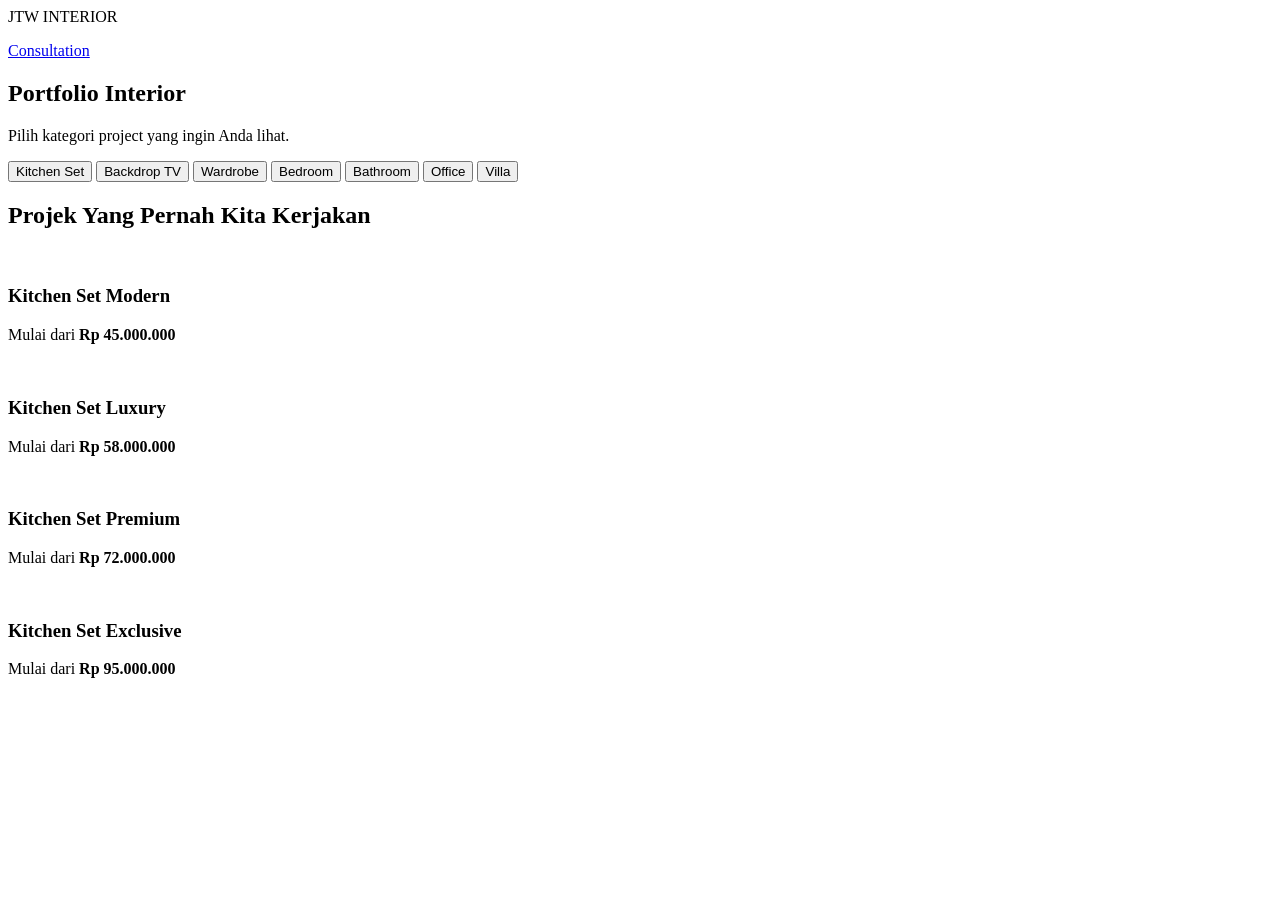
==== index.html @ c18b4873 "Add files via upload" ====
<!DOCTYPE html>
<html lang="id">

<head>

<meta charset="UTF-8">
<meta name="viewport" content="width=device-width, initial-scale=1.0">

<title>JTW Interior Bali</title>

<link rel="stylesheet" href="css/style.css">

<link href="https://fonts.googleapis.com/css2?family=Poppins:wght@300;400;500;600;700&display=swap" rel="stylesheet">

</head>

<body>

<header>

<div class="container">

<nav class="navbar">

<div class="logo">
JTW <span>INTERIOR</span>
</div>

<ul class="menu">


</ul>

<a href="#" class="btn">
Consultation
</a>

</nav>

</div>

</header>

<section class="portfolio-header">

<h1>Portfolio Interior</h1>

<p>
Pilih kategori project yang ingin Anda lihat.
</p>

</section>

<section class="category">

<button class="filter-btn active" data-filter="kitchen">Kitchen Set</button>

<button class="filter-btn" data-filter="tv">Backdrop TV</button>

<button class="filter-btn" data-filter="wardrobe">Wardrobe</button>

<button class="filter-btn" data-filter="bedroom">Bedroom</button>

<button class="filter-btn" data-filter="bathroom">Bathroom</button>

<button class="filter-btn" data-filter="office">Office</button>

<button class="filter-btn" data-filter="villa">Villa</button>

</section>

<section class="portfolio-header">

<h1>Projek Yang Pernah Kita Kerjakan</h1>

<section class="gallery">

    <!-- ================= KITCHEN ================= -->

    <div class="card" data-category="kitchen">
        <img src="images/kitchen/kitchen1.png" alt="">
        <div class="info">
            <h3>Kitchen Set Modern</h3>
            <p class="price">Mulai dari <strong>Rp 45.000.000</strong></p>
        </div>
    </div>

    <div class="card" data-category="kitchen">
        <img src="images/kitchen/kitchen2.png" alt="">
        <div class="info">
            <h3>Kitchen Set Luxury</h3>
            <p class="price">Mulai dari <strong>Rp 58.000.000</strong></p>
        </div>
    </div>

    <div class="card" data-category="kitchen">
        <img src="images/kitchen/kitchen3.png" alt="">
        <div class="info">
            <h3>Kitchen Set Premium</h3>
            <p class="price">Mulai dari <strong>Rp 72.000.000</strong></p>
        </div>
    </div>

    <div class="card" data-category="kitchen">
        <img src="images/kitchen/kitchen4.png" alt="">
        <div class="info">
            <h3>Kitchen Set Exclusive</h3>
            <p class="price">Mulai dari <strong>Rp 95.000.000</strong></p>
        </div>
    </div>
    

    <!-- ================= TV BACKDROP ================= -->

    <div class="card" data-category="tv">
    <img src="images/backdroptv/backdroptv3.png" alt="">
    <div class="info">
        <h3>TV Backdrop Premium</h3>
        <p class="price">Mulai dari <strong>Rp 30.000.000</strong></p>
    </div>
</div>

<div class="card" data-category="tv">
    <img src="images/backdroptv/backdroptv2.png" alt="">
    <div class="info">
        <h3>TV Backdrop Exclusive</h3>
        <p class="price">Mulai dari <strong>Rp 38.000.000</strong></p>
    </div>
</div>

<div class="card" data-category="tv">
    <img src="images/backdroptv/backdroptv3.png" alt="">
    <div class="info">
        <h3>TV Backdrop Exclusive</h3>
        <p class="price">Mulai dari <strong>Rp 38.000.000</strong></p>
    </div>
</div>

<div class="card" data-category="tv">
    <img src="images/backdroptv/backdroptv4.png" alt="">
    <div class="info">
        <h3>TV Backdrop Exclusive</h3>
        <p class="price">Mulai dari <strong>Rp 38.000.000</strong></p>
    </div>
</div>

<!-- ================= WARDROBE ================= -->

<div class="card" data-category="wardrobe">
    <img src="images/wardrobe/wardrobe1.png" alt="">
    <div class="info">
        <h3>Wardrobe Modern</h3>
        <p class="price">Mulai dari <strong>Rp 45.000.000</strong></p>
    </div>
</div>

<div class="card" data-category="wardrobe">
    <img src="images/wardrobe/wardrobe2.png" alt="">
    <div class="info">
        <h3>Wardrobe Modern</h3>
        <p class="price">Mulai dari <strong>Rp 45.000.000</strong></p>
    </div>
</div>

<div class="card" data-category="wardrobe">
    <img src="images/wardrobe/wardrobe3.png" alt="">
    <div class="info">
        <h3>Wardrobe Modern</h3>
        <p class="price">Mulai dari <strong>Rp 45.000.000</strong></p>
    </div>
</div>

<div class="card" data-category="wardrobe">
    <img src="images/wardrobe/wardrobe4.png" alt="">
    <div class="info">
        <h3>Wardrobe Modern</h3>
        <p class="price">Mulai dari <strong>Rp 45.000.000</strong></p>
    </div>
</div>

<!-- ================= BEDROOM ================= -->

<div class="card" data-category="bedroom">
    <img src="images/bedroom/bedroom1.png" alt="">
    <div class="info">
        <h3>Bedroom Set</h3>
        <p class="price">Mulai dari <strong>Rp 45.000.000</strong></p>
    </div>
</div>

<div class="card" data-category="bedroom">
    <img src="images/bedroom/bedroom2.png" alt="">
    <div class="info">
        <h3>Bedroom Set</h3>
        <p class="price">Mulai dari <strong>Rp 45.000.000</strong></p>
    </div>
</div>

<div class="card" data-category="bedroom">
    <img src="images/bedroom/bedroom3.png" alt="">
    <div class="info">
        <h3>Bedroom Set</h3>
        <p class="price">Mulai dari <strong>Rp 45.000.000</strong></p>
    </div>
</div>

<div class="card" data-category="bedroom">
    <img src="images/bedroom/bedroom4.png" alt="">
    <div class="info">
        <h3>Bedroom Set</h3>
        <p class="price">Mulai dari <strong>Rp 45.000.000</strong></p>
    </div>
</div>

<!-- ================= OFFICE ================= -->

<div class="card" data-category="office">
    <img src="images/office/office1.png" alt="">
    <div class="info">
        <h3>Office Set</h3>
        <p class="price">Mulai dari <strong>Rp 45.000.000</strong></p>
    </div>
</div>

<div class="card" data-category="office">
    <img src="images/office/office2.png" alt="">
    <div class="info">
        <h3>Office Set</h3>
        <p class="price">Mulai dari <strong>Rp 45.000.000</strong></p>
    </div>
</div>

<div class="card" data-category="office">
    <img src="images/office/office3.png" alt="">
    <div class="info">
        <h3>Office Set</h3>
        <p class="price">Mulai dari <strong>Rp 45.000.000</strong></p>
    </div>
</div>

<div class="card" data-category="office">
    <img src="images/office/office4.png" alt="">
    <div class="info">
        <h3>Office Set</h3>
        <p class="price">Mulai dari <strong>Rp 45.000.000</strong></p>
    </div>
</div>



<!-- ================= VILLA ================= -->

<div class="card" data-category="villa">
    <img src="images/villa/villa1.png" alt="">
    <div class="info">
        <h3>Villa Set</h3>
        <p class="price">Mulai dari <strong>Rp 45.000.000</strong></p>
    </div>
</div>

<div class="card" data-category="villa">
    <img src="images/villa/villa2.png" alt="">
    <div class="info">
        <h3>Villa Set</h3>
        <p class="price">Mulai dari <strong>Rp 45.000.000</strong></p>
    </div>
</div>

<div class="card" data-category="villa">
    <img src="images/villa/villa3.png" alt="">
    <div class="info">
        <h3>Villa Set</h3>
        <p class="price">Mulai dari <strong>Rp 45.000.000</strong></p>
    </div>
</div>

<div class="card" data-category="villa">
    <img src="images/villa/villa4.png" alt="">
    <div class="info">
        <h3>Villa Set</h3>
        <p class="price">Mulai dari <strong>Rp 45.000.000</strong></p>
    </div>
</div>





</section>

<script>

const buttons = document.querySelectorAll(".filter-btn");
const cards = document.querySelectorAll(".card");

function filterCards(category){

    cards.forEach(card=>{

        if(card.dataset.category===category){

            card.style.display="block";

        }else{

            card.style.display="none";

        }

    });

}

// Tampilkan Kitchen saat pertama dibuka
filterCards("kitchen");

// Event klik tombol
buttons.forEach(button=>{

    button.addEventListener("click",function(){

        buttons.forEach(btn=>btn.classList.remove("active"));

        this.classList.add("active");

        filterCards(this.dataset.filter);

    });

});

</script>

</body>

</html>
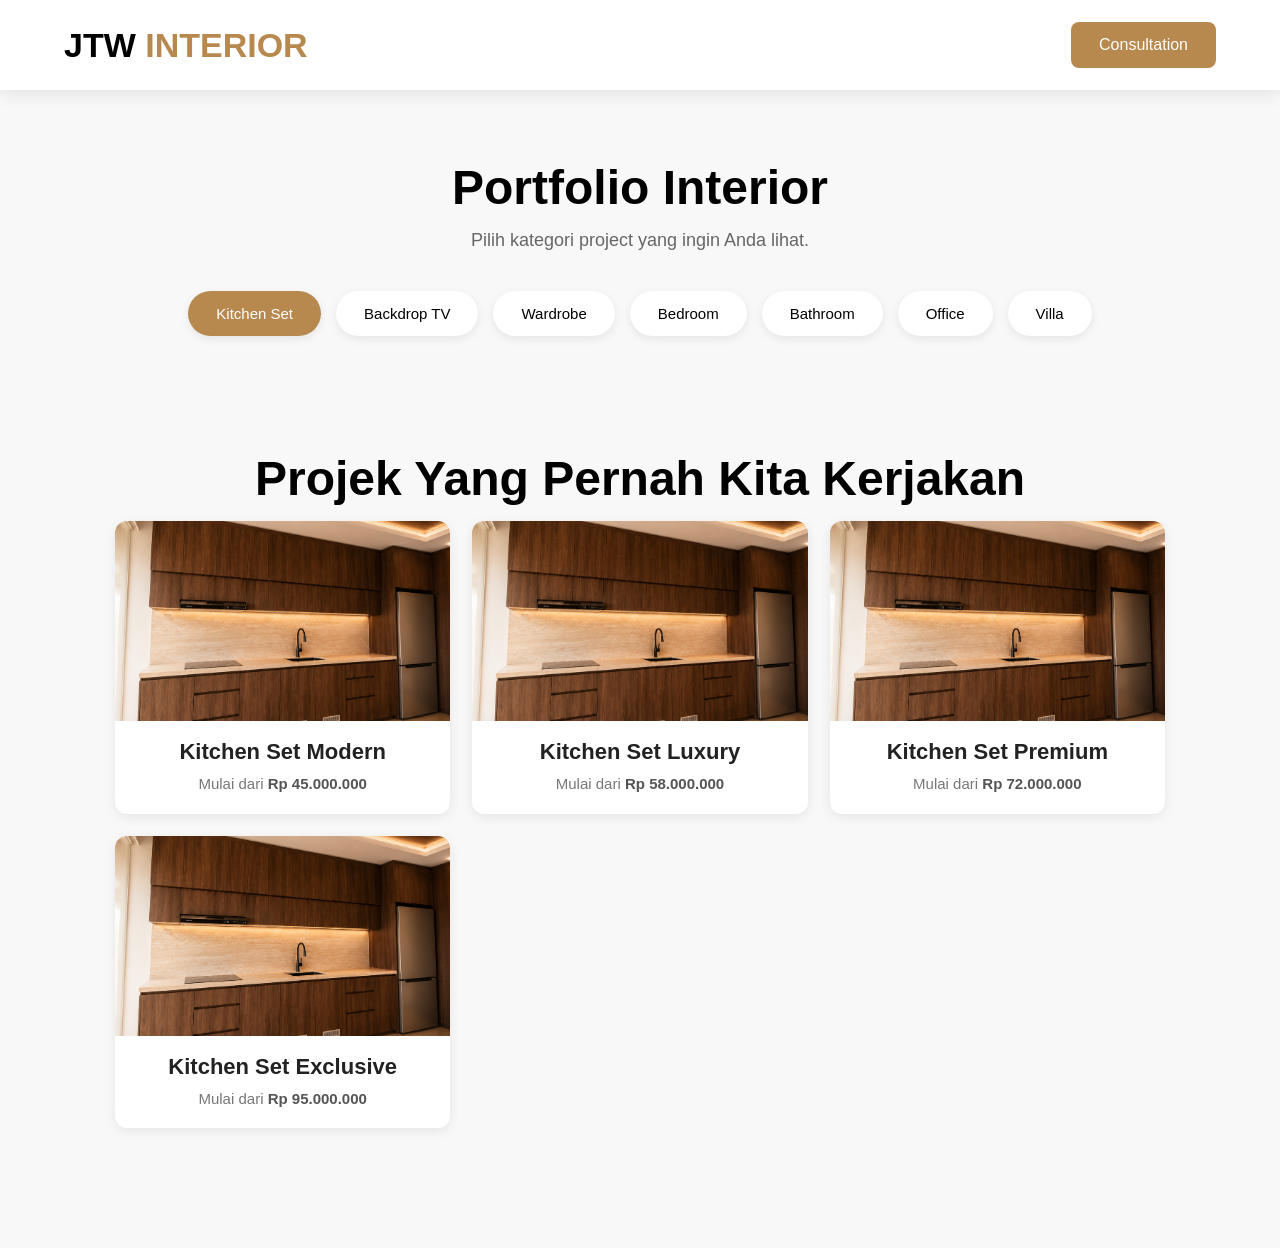
==== commit 2096800b: "Update index.html" ====
--- a/index.html
+++ b/index.html
@@ -78,7 +78,7 @@
     <!-- ================= KITCHEN ================= -->
 
     <div class="card" data-category="kitchen">
-        <img src="images/kitchen/kitchen1.png" alt="">
+        <img src="kitchen/kitchen1.png" alt="">
         <div class="info">
             <h3>Kitchen Set Modern</h3>
             <p class="price">Mulai dari <strong>Rp 45.000.000</strong></p>
@@ -86,7 +86,7 @@
     </div>
 
     <div class="card" data-category="kitchen">
-        <img src="images/kitchen/kitchen2.png" alt="">
+        <img src="kitchen/kitchen2.png" alt="">
         <div class="info">
             <h3>Kitchen Set Luxury</h3>
             <p class="price">Mulai dari <strong>Rp 58.000.000</strong></p>
@@ -94,7 +94,7 @@
     </div>
 
     <div class="card" data-category="kitchen">
-        <img src="images/kitchen/kitchen3.png" alt="">
+        <img src="kitchen/kitchen3.png" alt="">
         <div class="info">
             <h3>Kitchen Set Premium</h3>
             <p class="price">Mulai dari <strong>Rp 72.000.000</strong></p>
@@ -102,7 +102,7 @@
     </div>
 
     <div class="card" data-category="kitchen">
-        <img src="images/kitchen/kitchen4.png" alt="">
+        <img src="kitchen/kitchen4.png" alt="">
         <div class="info">
             <h3>Kitchen Set Exclusive</h3>
             <p class="price">Mulai dari <strong>Rp 95.000.000</strong></p>
@@ -113,7 +113,7 @@
     <!-- ================= TV BACKDROP ================= -->
 
     <div class="card" data-category="tv">
-    <img src="images/backdroptv/backdroptv3.png" alt="">
+    <img src="backdroptv/backdroptv3.png" alt="">
     <div class="info">
         <h3>TV Backdrop Premium</h3>
         <p class="price">Mulai dari <strong>Rp 30.000.000</strong></p>
@@ -121,7 +121,7 @@
 </div>
 
 <div class="card" data-category="tv">
-    <img src="images/backdroptv/backdroptv2.png" alt="">
+    <img src="backdroptv/backdroptv2.png" alt="">
     <div class="info">
         <h3>TV Backdrop Exclusive</h3>
         <p class="price">Mulai dari <strong>Rp 38.000.000</strong></p>
@@ -129,7 +129,7 @@
 </div>
 
 <div class="card" data-category="tv">
-    <img src="images/backdroptv/backdroptv3.png" alt="">
+    <img src="backdroptv/backdroptv3.png" alt="">
     <div class="info">
         <h3>TV Backdrop Exclusive</h3>
         <p class="price">Mulai dari <strong>Rp 38.000.000</strong></p>
@@ -137,7 +137,7 @@
 </div>
 
 <div class="card" data-category="tv">
-    <img src="images/backdroptv/backdroptv4.png" alt="">
+    <img src="backdroptv/backdroptv4.png" alt="">
     <div class="info">
         <h3>TV Backdrop Exclusive</h3>
         <p class="price">Mulai dari <strong>Rp 38.000.000</strong></p>
@@ -147,7 +147,7 @@
 <!-- ================= WARDROBE ================= -->
 
 <div class="card" data-category="wardrobe">
-    <img src="images/wardrobe/wardrobe1.png" alt="">
+    <img src="wardrobe/wardrobe1.png" alt="">
     <div class="info">
         <h3>Wardrobe Modern</h3>
         <p class="price">Mulai dari <strong>Rp 45.000.000</strong></p>
@@ -155,7 +155,7 @@
 </div>
 
 <div class="card" data-category="wardrobe">
-    <img src="images/wardrobe/wardrobe2.png" alt="">
+    <img src="wardrobe/wardrobe2.png" alt="">
     <div class="info">
         <h3>Wardrobe Modern</h3>
         <p class="price">Mulai dari <strong>Rp 45.000.000</strong></p>
@@ -163,7 +163,7 @@
 </div>
 
 <div class="card" data-category="wardrobe">
-    <img src="images/wardrobe/wardrobe3.png" alt="">
+    <img src="wardrobe/wardrobe3.png" alt="">
     <div class="info">
         <h3>Wardrobe Modern</h3>
         <p class="price">Mulai dari <strong>Rp 45.000.000</strong></p>
@@ -171,7 +171,7 @@
 </div>
 
 <div class="card" data-category="wardrobe">
-    <img src="images/wardrobe/wardrobe4.png" alt="">
+    <img src="wardrobe/wardrobe4.png" alt="">
     <div class="info">
         <h3>Wardrobe Modern</h3>
         <p class="price">Mulai dari <strong>Rp 45.000.000</strong></p>
@@ -181,7 +181,7 @@
 <!-- ================= BEDROOM ================= -->
 
 <div class="card" data-category="bedroom">
-    <img src="images/bedroom/bedroom1.png" alt="">
+    <img src="bedroom/bedroom1.png" alt="">
     <div class="info">
         <h3>Bedroom Set</h3>
         <p class="price">Mulai dari <strong>Rp 45.000.000</strong></p>
@@ -189,7 +189,7 @@
 </div>
 
 <div class="card" data-category="bedroom">
-    <img src="images/bedroom/bedroom2.png" alt="">
+    <img src="bedroom/bedroom2.png" alt="">
     <div class="info">
         <h3>Bedroom Set</h3>
         <p class="price">Mulai dari <strong>Rp 45.000.000</strong></p>
@@ -197,7 +197,7 @@
 </div>
 
 <div class="card" data-category="bedroom">
-    <img src="images/bedroom/bedroom3.png" alt="">
+    <img src="bedroom/bedroom3.png" alt="">
     <div class="info">
         <h3>Bedroom Set</h3>
         <p class="price">Mulai dari <strong>Rp 45.000.000</strong></p>
@@ -205,7 +205,7 @@
 </div>
 
 <div class="card" data-category="bedroom">
-    <img src="images/bedroom/bedroom4.png" alt="">
+    <img src="bedroom/bedroom4.png" alt="">
     <div class="info">
         <h3>Bedroom Set</h3>
         <p class="price">Mulai dari <strong>Rp 45.000.000</strong></p>
@@ -215,7 +215,7 @@
 <!-- ================= OFFICE ================= -->
 
 <div class="card" data-category="office">
-    <img src="images/office/office1.png" alt="">
+    <img src="office/office1.png" alt="">
     <div class="info">
         <h3>Office Set</h3>
         <p class="price">Mulai dari <strong>Rp 45.000.000</strong></p>
@@ -223,7 +223,7 @@
 </div>
 
 <div class="card" data-category="office">
-    <img src="images/office/office2.png" alt="">
+    <img src="office/office2.png" alt="">
     <div class="info">
         <h3>Office Set</h3>
         <p class="price">Mulai dari <strong>Rp 45.000.000</strong></p>
@@ -231,7 +231,7 @@
 </div>
 
 <div class="card" data-category="office">
-    <img src="images/office/office3.png" alt="">
+    <img src="office/office3.png" alt="">
     <div class="info">
         <h3>Office Set</h3>
         <p class="price">Mulai dari <strong>Rp 45.000.000</strong></p>
@@ -239,7 +239,7 @@
 </div>
 
 <div class="card" data-category="office">
-    <img src="images/office/office4.png" alt="">
+    <img src="office/office4.png" alt="">
     <div class="info">
         <h3>Office Set</h3>
         <p class="price">Mulai dari <strong>Rp 45.000.000</strong></p>
@@ -251,7 +251,7 @@
 <!-- ================= VILLA ================= -->
 
 <div class="card" data-category="villa">
-    <img src="images/villa/villa1.png" alt="">
+    <img src="villa/villa1.png" alt="">
     <div class="info">
         <h3>Villa Set</h3>
         <p class="price">Mulai dari <strong>Rp 45.000.000</strong></p>
@@ -259,7 +259,7 @@
 </div>
 
 <div class="card" data-category="villa">
-    <img src="images/villa/villa2.png" alt="">
+    <img src="villa/villa2.png" alt="">
     <div class="info">
         <h3>Villa Set</h3>
         <p class="price">Mulai dari <strong>Rp 45.000.000</strong></p>
@@ -267,7 +267,7 @@
 </div>
 
 <div class="card" data-category="villa">
-    <img src="images/villa/villa3.png" alt="">
+    <img src="villa/villa3.png" alt="">
     <div class="info">
         <h3>Villa Set</h3>
         <p class="price">Mulai dari <strong>Rp 45.000.000</strong></p>
@@ -275,7 +275,7 @@
 </div>
 
 <div class="card" data-category="villa">
-    <img src="images/villa/villa4.png" alt="">
+    <img src="villa/villa4.png" alt="">
     <div class="info">
         <h3>Villa Set</h3>
         <p class="price">Mulai dari <strong>Rp 45.000.000</strong></p>
@@ -333,4 +333,4 @@
 
 </body>
 
-</html>+</html>
--- a/css/style.css
+++ b/css/style.css
@@ -0,0 +1,300 @@
+*{
+    margin:0;
+    padding:0;
+    box-sizing:border-box;
+    font-family:Poppins,sans-serif;
+}
+
+body{
+    background:#f8f8f8;
+}
+
+/* ================= HEADER ================= */
+
+.container{
+    width:90%;
+    max-width:1300px;
+    margin:auto;
+}
+
+header{
+    background:#fff;
+    box-shadow:0 5px 15px rgba(0,0,0,.08);
+}
+
+.navbar{
+    height:90px;
+    display:flex;
+    justify-content:space-between;
+    align-items:center;
+}
+
+.logo{
+    font-size:34px;
+    font-weight:700;
+}
+
+.logo span{
+    color:#b8894f;
+}
+
+.menu{
+    display:flex;
+    gap:40px;
+    list-style:none;
+}
+
+.menu a{
+    text-decoration:none;
+    color:#222;
+    font-weight:500;
+    transition:.3s;
+}
+
+.menu a:hover{
+    color:#b8894f;
+}
+
+.btn{
+    background:#b8894f;
+    color:#fff;
+    padding:14px 28px;
+    border-radius:8px;
+    text-decoration:none;
+    transition:.3s;
+}
+
+.btn:hover{
+    background:#a8773d;
+}
+
+/* ================= JUDUL ================= */
+
+.portfolio-header{
+    text-align:center;
+    padding:70px 20px 40px;
+}
+
+.portfolio-header h1{
+    font-size:48px;
+    margin-bottom:15px;
+}
+
+.portfolio-header p{
+    font-size:18px;
+    color:#666;
+}
+
+/* ================= KATEGORI ================= */
+
+.category{
+    display:flex;
+    justify-content:center;
+    gap:15px;
+    flex-wrap:wrap;
+    margin-bottom:45px;
+}
+
+.category button{
+    padding:14px 28px;
+    border:none;
+    border-radius:40px;
+    background:#fff;
+    cursor:pointer;
+    font-size:15px;
+    box-shadow:0 3px 10px rgba(0,0,0,.08);
+    transition:.3s;
+}
+
+.category button:hover{
+    background:#b8894f;
+    color:#fff;
+}
+
+.active{
+    background:#b8894f !important;
+    color:#fff;
+}
+
+/* ================= GALLERY ================= */
+
+.gallery{
+
+    width:90%;
+    max-width:1050px;
+    margin:0 auto;
+
+    display:grid;
+    grid-template-columns:repeat(3,1fr);
+
+    gap:22px;
+
+    padding-bottom:80px;
+
+}
+
+/* ================= CARD ================= */
+
+.card{
+
+    background:#fff;
+
+    border-radius:12px;
+
+    overflow:hidden;
+
+    box-shadow:0 3px 12px rgba(0,0,0,.08);
+
+    transition:.35s;
+
+    cursor:pointer;
+
+}
+
+.card:hover{
+
+    transform:translateY(-6px);
+
+    box-shadow:0 10px 22px rgba(0,0,0,.12);
+
+}
+
+.card img{
+
+    width:100%;
+
+    height:200px;
+
+    object-fit:cover;
+
+    display:block;
+
+    transition:.35s;
+
+}
+
+.card:hover img{
+
+    transform:scale(1.04);
+
+}
+
+/* ================= INFO ================= */
+
+.info{
+
+    padding:18px;
+
+}
+
+.info h3{
+
+    font-size:22px;
+
+    font-weight:600;
+
+    margin-bottom:8px;
+
+    color:#222;
+
+}
+
+.info p{
+
+    font-size:15px;
+
+    color:#777;
+
+    line-height:1.5;
+
+}
+
+.price strong{
+
+    color:#555;
+
+}
+
+/* ================= TABLET ================= */
+
+@media (max-width:992px){
+
+.gallery{
+
+grid-template-columns:repeat(2,1fr);
+
+max-width:90%;
+
+}
+
+}
+
+/* ================= HP ================= */
+
+@media (max-width:768px){
+
+.navbar{
+
+flex-direction:column;
+
+height:auto;
+
+padding:20px 0;
+
+gap:15px;
+
+}
+
+.menu{
+
+gap:20px;
+
+flex-wrap:wrap;
+
+justify-content:center;
+
+}
+
+.portfolio-header h1{
+
+font-size:36px;
+
+}
+
+.portfolio-header p{
+
+font-size:16px;
+
+}
+
+.gallery{
+
+grid-template-columns:1fr;
+
+gap:20px;
+
+width:92%;
+
+}
+
+.card img{
+
+height:220px;
+
+}
+
+.category{
+
+gap:10px;
+
+}
+
+.category button{
+
+padding:12px 20px;
+
+font-size:14px;
+
+}
+
+}
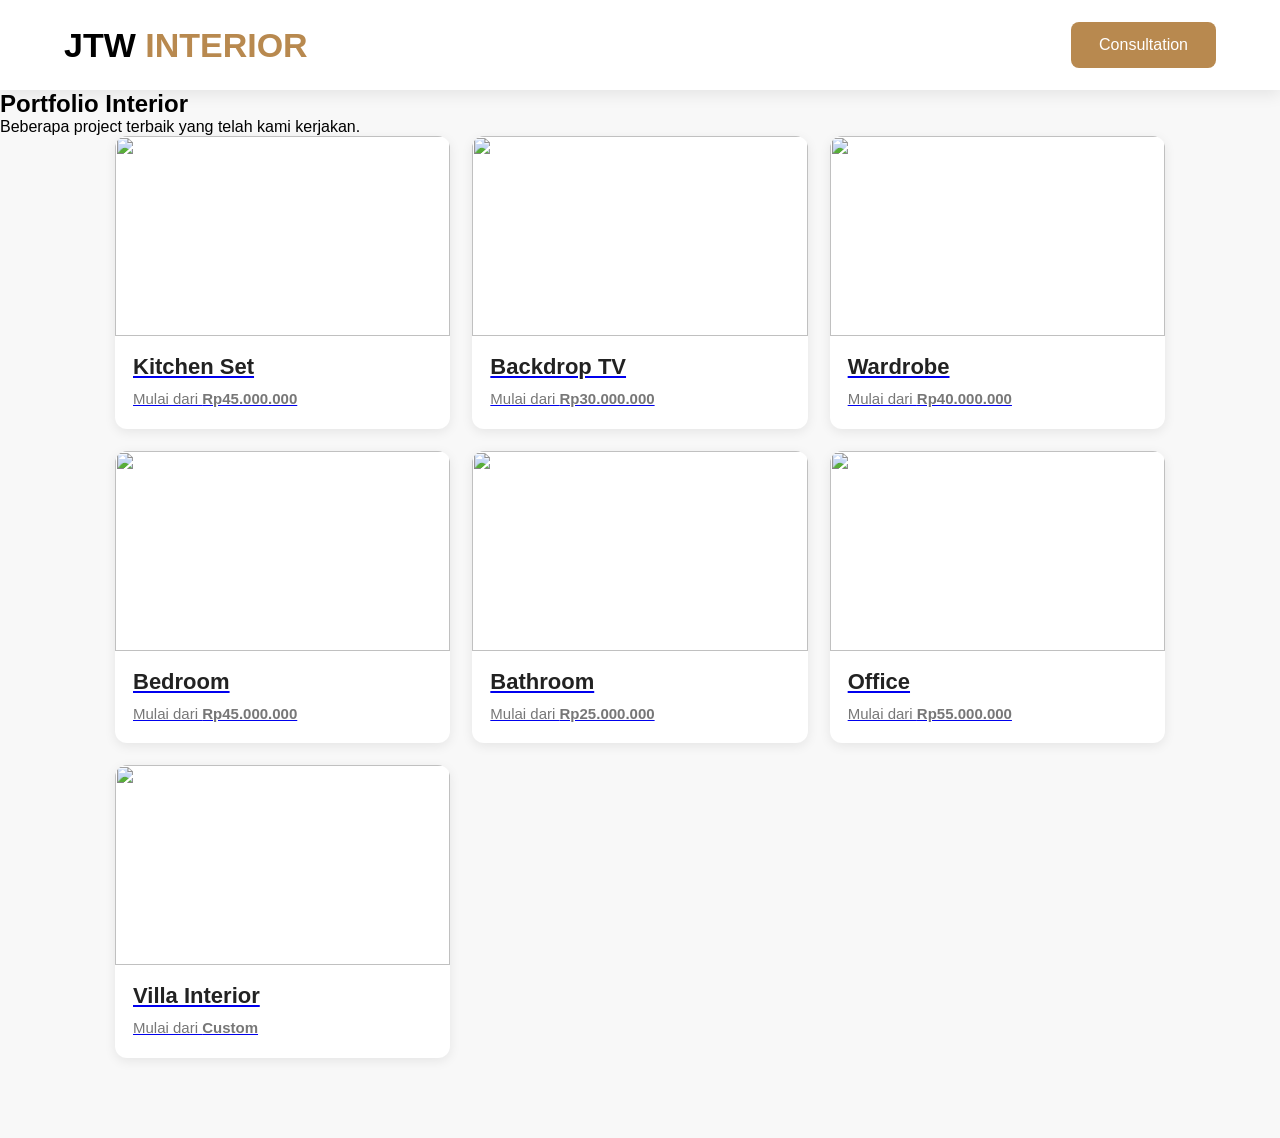
==== commit eebdb6a9: "Update index.html" ====
--- a/index.html
+++ b/index.html
@@ -6,7 +6,7 @@
 <meta charset="UTF-8">
 <meta name="viewport" content="width=device-width, initial-scale=1.0">
 
-<title>JTW Interior Bali</title>
+<title>Portfolio JTW Interior</title>
 
 <link rel="stylesheet" href="css/style.css">
 
@@ -26,11 +26,6 @@
 JTW <span>INTERIOR</span>
 </div>
 
-<ul class="menu">
-
-
-</ul>
-
 <a href="#" class="btn">
 Consultation
 </a>
@@ -41,295 +36,129 @@
 
 </header>
 
-<section class="portfolio-header">
+<section class="hero">
 
 <h1>Portfolio Interior</h1>
 
 <p>
-Pilih kategori project yang ingin Anda lihat.
+Beberapa project terbaik yang telah kami kerjakan.
 </p>
 
 </section>
 
-<section class="category">
-
-<button class="filter-btn active" data-filter="kitchen">Kitchen Set</button>
-
-<button class="filter-btn" data-filter="tv">Backdrop TV</button>
-
-<button class="filter-btn" data-filter="wardrobe">Wardrobe</button>
-
-<button class="filter-btn" data-filter="bedroom">Bedroom</button>
-
-<button class="filter-btn" data-filter="bathroom">Bathroom</button>
-
-<button class="filter-btn" data-filter="office">Office</button>
-
-<button class="filter-btn" data-filter="villa">Villa</button>
-
-</section>
-
-<section class="portfolio-header">
-
-<h1>Projek Yang Pernah Kita Kerjakan</h1>
-
 <section class="gallery">
 
-    <!-- ================= KITCHEN ================= -->
+<a href="detail/detail.html?project=kitchen1" class="card">
 
-    <div class="card" data-category="kitchen">
-        <img src="kitchen/kitchen1.png" alt="">
-        <div class="info">
-            <h3>Kitchen Set Modern</h3>
-            <p class="price">Mulai dari <strong>Rp 45.000.000</strong></p>
-        </div>
-    </div>
+<img src="images/kitchen/kitchen1.png">
 
-    <div class="card" data-category="kitchen">
-        <img src="kitchen/kitchen2.png" alt="">
-        <div class="info">
-            <h3>Kitchen Set Luxury</h3>
-            <p class="price">Mulai dari <strong>Rp 58.000.000</strong></p>
-        </div>
-    </div>
+<div class="info">
 
-    <div class="card" data-category="kitchen">
-        <img src="kitchen/kitchen3.png" alt="">
-        <div class="info">
-            <h3>Kitchen Set Premium</h3>
-            <p class="price">Mulai dari <strong>Rp 72.000.000</strong></p>
-        </div>
-    </div>
+<h3>Kitchen Set</h3>
 
-    <div class="card" data-category="kitchen">
-        <img src="kitchen/kitchen4.png" alt="">
-        <div class="info">
-            <h3>Kitchen Set Exclusive</h3>
-            <p class="price">Mulai dari <strong>Rp 95.000.000</strong></p>
-        </div>
-    </div>
-    
+<p>Mulai dari <strong>Rp45.000.000</strong></p>
 
-    <!-- ================= TV BACKDROP ================= -->
-
-    <div class="card" data-category="tv">
-    <img src="backdroptv/backdroptv3.png" alt="">
-    <div class="info">
-        <h3>TV Backdrop Premium</h3>
-        <p class="price">Mulai dari <strong>Rp 30.000.000</strong></p>
-    </div>
 </div>
 
-<div class="card" data-category="tv">
-    <img src="backdroptv/backdroptv2.png" alt="">
-    <div class="info">
-        <h3>TV Backdrop Exclusive</h3>
-        <p class="price">Mulai dari <strong>Rp 38.000.000</strong></p>
-    </div>
-</div>
-
-<div class="card" data-category="tv">
-    <img src="backdroptv/backdroptv3.png" alt="">
-    <div class="info">
-        <h3>TV Backdrop Exclusive</h3>
-        <p class="price">Mulai dari <strong>Rp 38.000.000</strong></p>
-    </div>
-</div>
-
-<div class="card" data-category="tv">
-    <img src="backdroptv/backdroptv4.png" alt="">
-    <div class="info">
-        <h3>TV Backdrop Exclusive</h3>
-        <p class="price">Mulai dari <strong>Rp 38.000.000</strong></p>
-    </div>
-</div>
-
-<!-- ================= WARDROBE ================= -->
-
-<div class="card" data-category="wardrobe">
-    <img src="wardrobe/wardrobe1.png" alt="">
-    <div class="info">
-        <h3>Wardrobe Modern</h3>
-        <p class="price">Mulai dari <strong>Rp 45.000.000</strong></p>
-    </div>
-</div>
-
-<div class="card" data-category="wardrobe">
-    <img src="wardrobe/wardrobe2.png" alt="">
-    <div class="info">
-        <h3>Wardrobe Modern</h3>
-        <p class="price">Mulai dari <strong>Rp 45.000.000</strong></p>
-    </div>
-</div>
-
-<div class="card" data-category="wardrobe">
-    <img src="wardrobe/wardrobe3.png" alt="">
-    <div class="info">
-        <h3>Wardrobe Modern</h3>
-        <p class="price">Mulai dari <strong>Rp 45.000.000</strong></p>
-    </div>
-</div>
-
-<div class="card" data-category="wardrobe">
-    <img src="wardrobe/wardrobe4.png" alt="">
-    <div class="info">
-        <h3>Wardrobe Modern</h3>
-        <p class="price">Mulai dari <strong>Rp 45.000.000</strong></p>
-    </div>
-</div>
-
-<!-- ================= BEDROOM ================= -->
-
-<div class="card" data-category="bedroom">
-    <img src="bedroom/bedroom1.png" alt="">
-    <div class="info">
-        <h3>Bedroom Set</h3>
-        <p class="price">Mulai dari <strong>Rp 45.000.000</strong></p>
-    </div>
-</div>
-
-<div class="card" data-category="bedroom">
-    <img src="bedroom/bedroom2.png" alt="">
-    <div class="info">
-        <h3>Bedroom Set</h3>
-        <p class="price">Mulai dari <strong>Rp 45.000.000</strong></p>
-    </div>
-</div>
-
-<div class="card" data-category="bedroom">
-    <img src="bedroom/bedroom3.png" alt="">
-    <div class="info">
-        <h3>Bedroom Set</h3>
-        <p class="price">Mulai dari <strong>Rp 45.000.000</strong></p>
-    </div>
-</div>
-
-<div class="card" data-category="bedroom">
-    <img src="bedroom/bedroom4.png" alt="">
-    <div class="info">
-        <h3>Bedroom Set</h3>
-        <p class="price">Mulai dari <strong>Rp 45.000.000</strong></p>
-    </div>
-</div>
-
-<!-- ================= OFFICE ================= -->
-
-<div class="card" data-category="office">
-    <img src="office/office1.png" alt="">
-    <div class="info">
-        <h3>Office Set</h3>
-        <p class="price">Mulai dari <strong>Rp 45.000.000</strong></p>
-    </div>
-</div>
-
-<div class="card" data-category="office">
-    <img src="office/office2.png" alt="">
-    <div class="info">
-        <h3>Office Set</h3>
-        <p class="price">Mulai dari <strong>Rp 45.000.000</strong></p>
-    </div>
-</div>
-
-<div class="card" data-category="office">
-    <img src="office/office3.png" alt="">
-    <div class="info">
-        <h3>Office Set</h3>
-        <p class="price">Mulai dari <strong>Rp 45.000.000</strong></p>
-    </div>
-</div>
-
-<div class="card" data-category="office">
-    <img src="office/office4.png" alt="">
-    <div class="info">
-        <h3>Office Set</h3>
-        <p class="price">Mulai dari <strong>Rp 45.000.000</strong></p>
-    </div>
-</div>
+</a>
 
 
 
-<!-- ================= VILLA ================= -->
+<a href="detail/detail.html?project=tv1" class="card">
 
-<div class="card" data-category="villa">
-    <img src="villa/villa1.png" alt="">
-    <div class="info">
-        <h3>Villa Set</h3>
-        <p class="price">Mulai dari <strong>Rp 45.000.000</strong></p>
-    </div>
+<img src="images/backdroptv/backdroptv1.png">
+
+<div class="info">
+
+<h3>Backdrop TV</h3>
+
+<p>Mulai dari <strong>Rp30.000.000</strong></p>
+
 </div>
 
-<div class="card" data-category="villa">
-    <img src="villa/villa2.png" alt="">
-    <div class="info">
-        <h3>Villa Set</h3>
-        <p class="price">Mulai dari <strong>Rp 45.000.000</strong></p>
-    </div>
-</div>
-
-<div class="card" data-category="villa">
-    <img src="villa/villa3.png" alt="">
-    <div class="info">
-        <h3>Villa Set</h3>
-        <p class="price">Mulai dari <strong>Rp 45.000.000</strong></p>
-    </div>
-</div>
-
-<div class="card" data-category="villa">
-    <img src="villa/villa4.png" alt="">
-    <div class="info">
-        <h3>Villa Set</h3>
-        <p class="price">Mulai dari <strong>Rp 45.000.000</strong></p>
-    </div>
-</div>
+</a>
 
 
 
+<a href="detail/detail.html?project=wardrobe1" class="card">
+
+<img src="images/wardrobe/wardrobe1.png">
+
+<div class="info">
+
+<h3>Wardrobe</h3>
+
+<p>Mulai dari <strong>Rp40.000.000</strong></p>
+
+</div>
+
+</a>
 
 
+
+<a href="detail/detail.html?project=bedroom1" class="card">
+
+<img src="images/bedroom/bedroom1.png">
+
+<div class="info">
+
+<h3>Bedroom</h3>
+
+<p>Mulai dari <strong>Rp45.000.000</strong></p>
+
+</div>
+
+</a>
+
+
+
+<a href="detail/detail.html?project=bathroom1" class="card">
+
+<img src="images/bathroom/bathroom1.png">
+
+<div class="info">
+
+<h3>Bathroom</h3>
+
+<p>Mulai dari <strong>Rp25.000.000</strong></p>
+
+</div>
+
+</a>
+
+
+
+<a href="detail/detail.html?project=office1" class="card">
+
+<img src="images/office/office1.png">
+
+<div class="info">
+
+<h3>Office</h3>
+
+<p>Mulai dari <strong>Rp55.000.000</strong></p>
+
+</div>
+
+</a>
+
+
+
+<a href="detail/detail.html?project=villa1" class="card">
+
+<img src="images/villa/villa1.png">
+
+<div class="info">
+
+<h3>Villa Interior</h3>
+
+<p>Mulai dari <strong>Custom</strong></p>
+
+</div>
+
+</a>
+
 </section>
-
-<script>
-
-const buttons = document.querySelectorAll(".filter-btn");
-const cards = document.querySelectorAll(".card");
-
-function filterCards(category){
-
-    cards.forEach(card=>{
-
-        if(card.dataset.category===category){
-
-            card.style.display="block";
-
-        }else{
-
-            card.style.display="none";
-
-        }
-
-    });
-
-}
-
-// Tampilkan Kitchen saat pertama dibuka
-filterCards("kitchen");
-
-// Event klik tombol
-buttons.forEach(button=>{
-
-    button.addEventListener("click",function(){
-
-        buttons.forEach(btn=>btn.classList.remove("active"));
-
-        this.classList.add("active");
-
-        filterCards(this.dataset.filter);
-
-    });
-
-});
-
-</script>
 
 </body>
 
